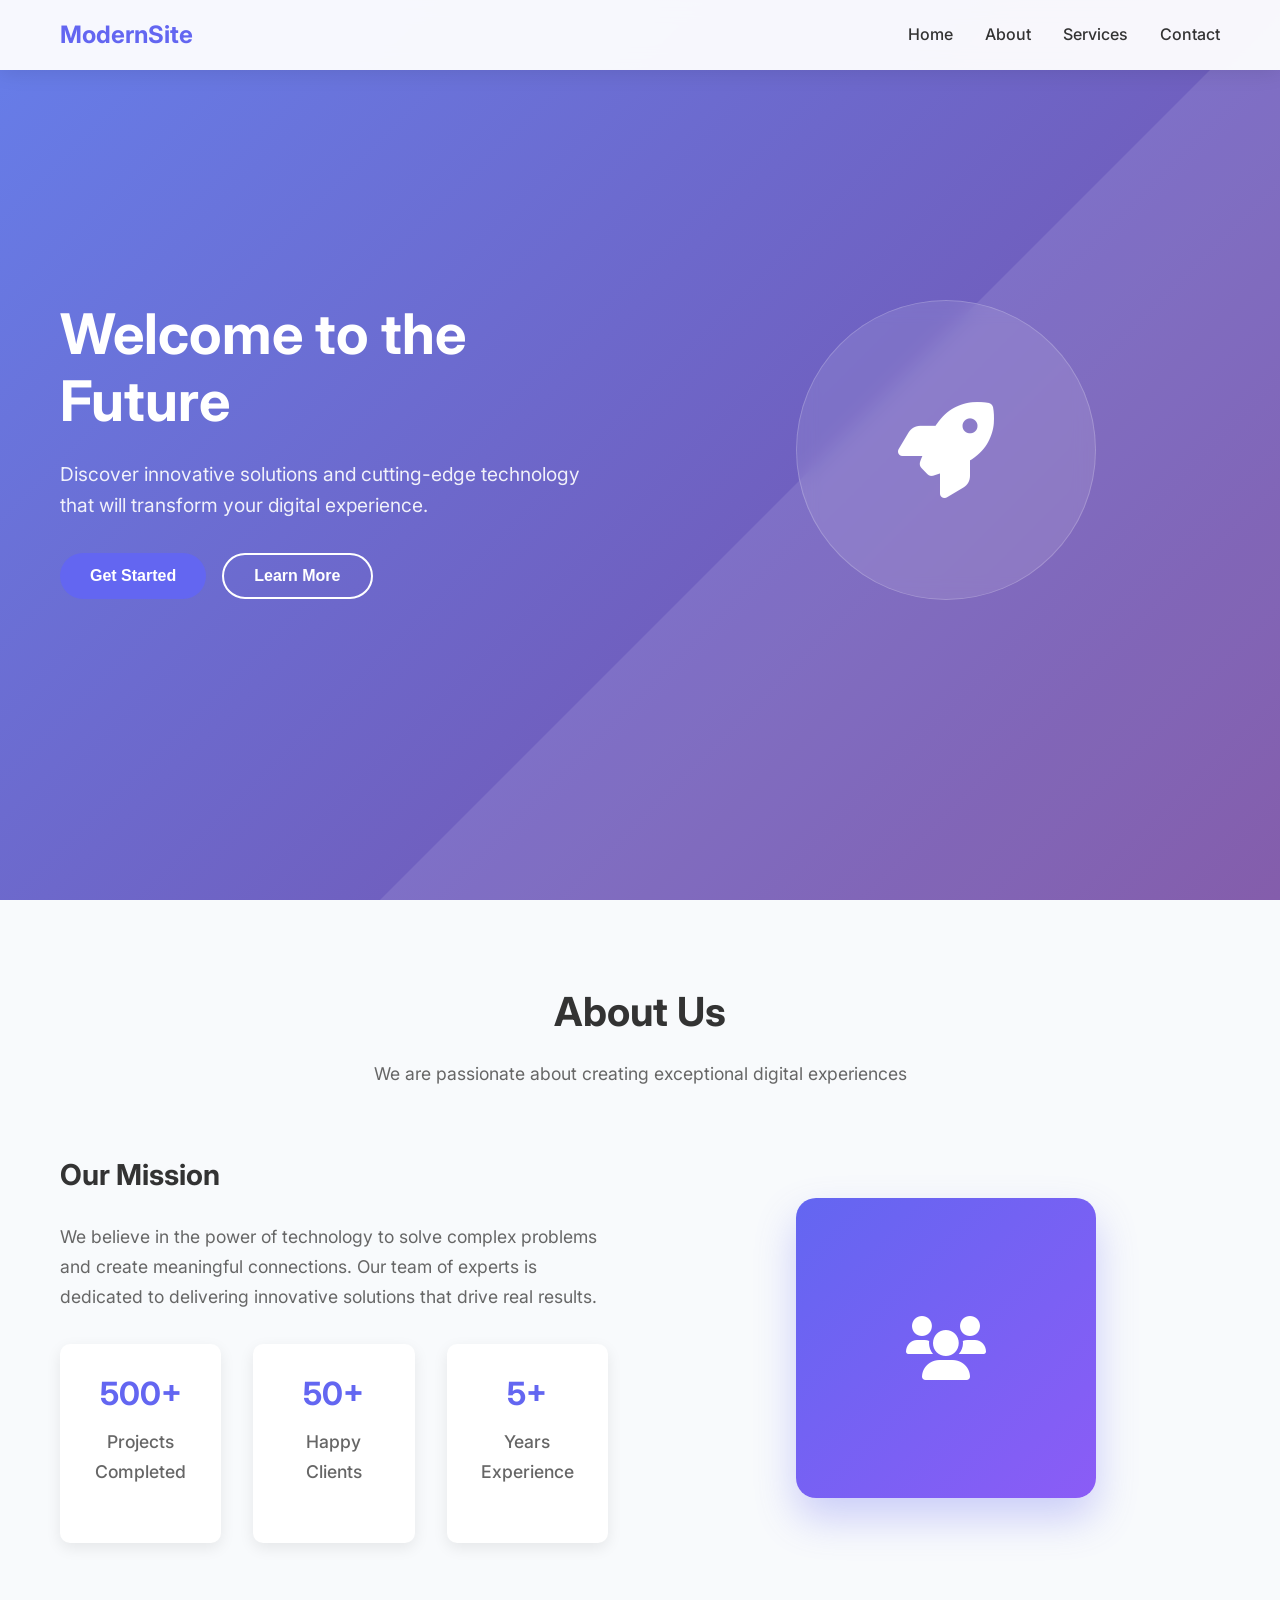
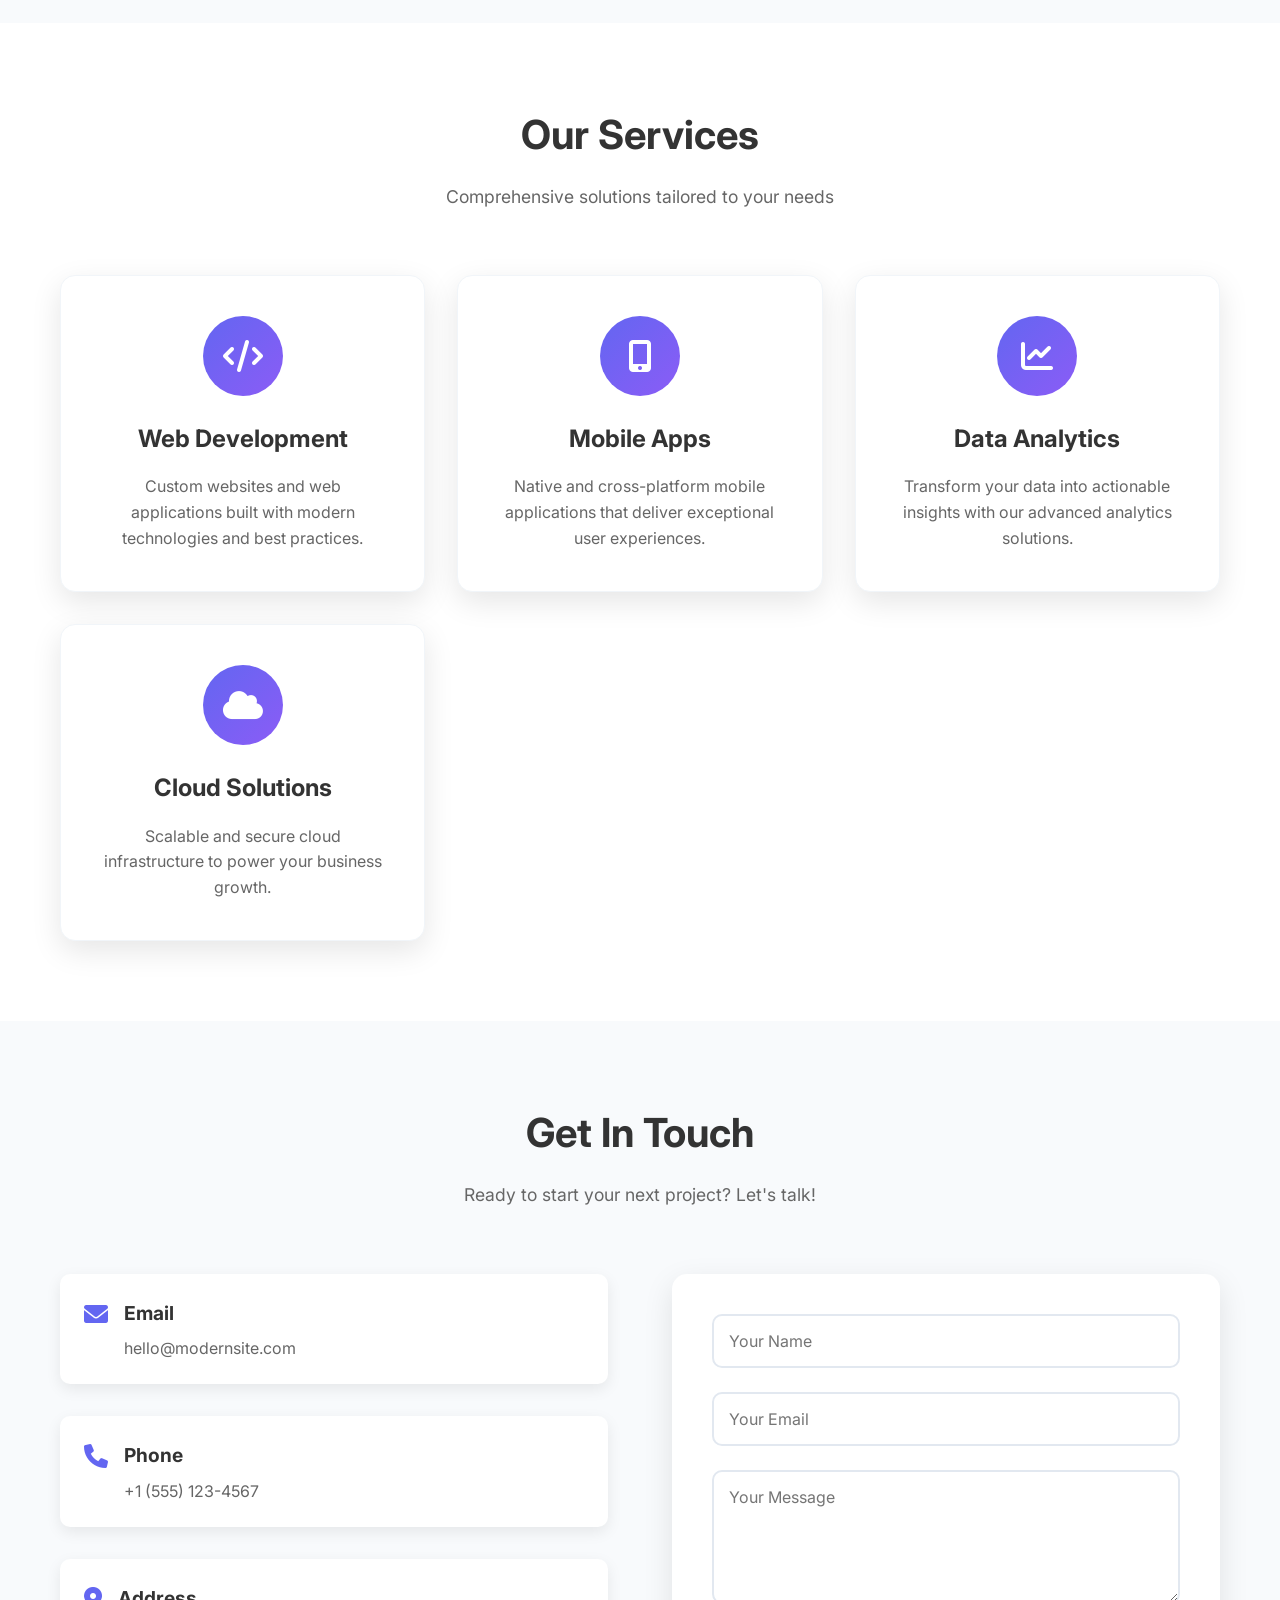
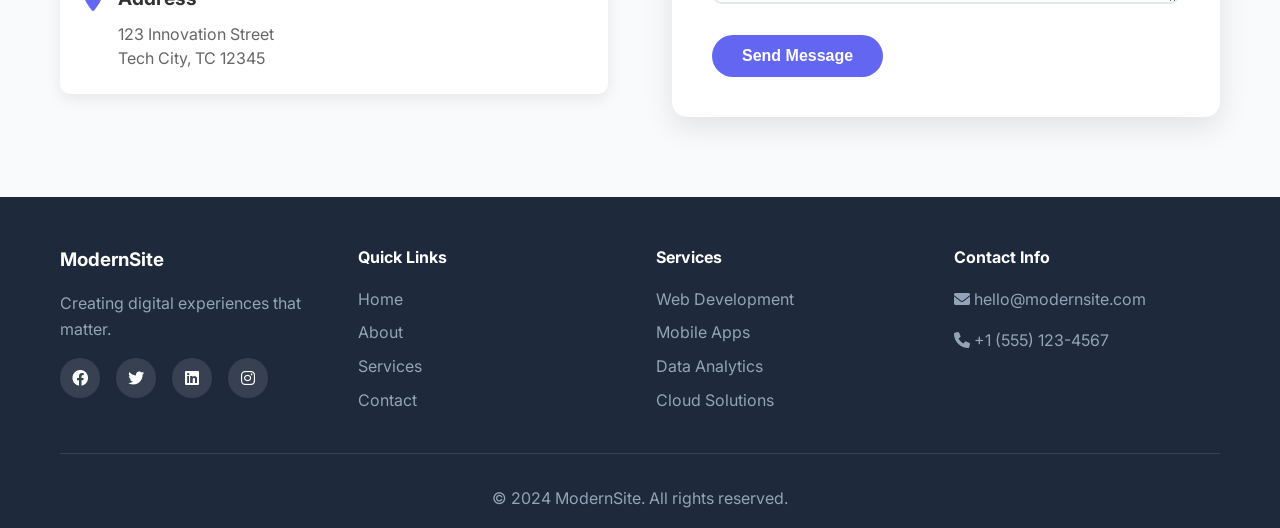
==== index.html @ 3d18b7a4 "Checkpoint before follow-up message Co-authored-by: dhageshambhu <dhageshambhu@gmail.com>" ====
<!DOCTYPE html>
<html lang="en">
<head>
    <meta charset="UTF-8">
    <meta name="viewport" content="width=device-width, initial-scale=1.0">
    <title>Modern Website</title>
    <link rel="stylesheet" href="styles.css">
    <link href="https://fonts.googleapis.com/css2?family=Inter:wght@300;400;500;600;700&display=swap" rel="stylesheet">
    <link rel="stylesheet" href="https://cdnjs.cloudflare.com/ajax/libs/font-awesome/6.0.0/css/all.min.css">
</head>
<body>
    <!-- Navigation -->
    <nav class="navbar">
        <div class="nav-container">
            <div class="nav-logo">
                <h2>ModernSite</h2>
            </div>
            <ul class="nav-menu">
                <li class="nav-item">
                    <a href="#home" class="nav-link">Home</a>
                </li>
                <li class="nav-item">
                    <a href="#about" class="nav-link">About</a>
                </li>
                <li class="nav-item">
                    <a href="#services" class="nav-link">Services</a>
                </li>
                <li class="nav-item">
                    <a href="#contact" class="nav-link">Contact</a>
                </li>
            </ul>
            <div class="hamburger">
                <span class="bar"></span>
                <span class="bar"></span>
                <span class="bar"></span>
            </div>
        </div>
    </nav>

    <!-- Hero Section -->
    <section id="home" class="hero">
        <div class="hero-container">
            <div class="hero-content">
                <h1 class="hero-title">Welcome to the Future</h1>
                <p class="hero-description">
                    Discover innovative solutions and cutting-edge technology that will transform your digital experience.
                </p>
                <div class="hero-buttons">
                    <button class="btn btn-primary">Get Started</button>
                    <button class="btn btn-secondary">Learn More</button>
                </div>
            </div>
            <div class="hero-image">
                <div class="hero-graphic">
                    <i class="fas fa-rocket"></i>
                </div>
            </div>
        </div>
    </section>

    <!-- About Section -->
    <section id="about" class="about">
        <div class="container">
            <div class="section-header">
                <h2>About Us</h2>
                <p>We are passionate about creating exceptional digital experiences</p>
            </div>
            <div class="about-content">
                <div class="about-text">
                    <h3>Our Mission</h3>
                    <p>
                        We believe in the power of technology to solve complex problems and create meaningful connections. 
                        Our team of experts is dedicated to delivering innovative solutions that drive real results.
                    </p>
                    <div class="stats">
                        <div class="stat">
                            <h4>500+</h4>
                            <p>Projects Completed</p>
                        </div>
                        <div class="stat">
                            <h4>50+</h4>
                            <p>Happy Clients</p>
                        </div>
                        <div class="stat">
                            <h4>5+</h4>
                            <p>Years Experience</p>
                        </div>
                    </div>
                </div>
                <div class="about-image">
                    <div class="image-placeholder">
                        <i class="fas fa-users"></i>
                    </div>
                </div>
            </div>
        </div>
    </section>

    <!-- Services Section -->
    <section id="services" class="services">
        <div class="container">
            <div class="section-header">
                <h2>Our Services</h2>
                <p>Comprehensive solutions tailored to your needs</p>
            </div>
            <div class="services-grid">
                <div class="service-card">
                    <div class="service-icon">
                        <i class="fas fa-code"></i>
                    </div>
                    <h3>Web Development</h3>
                    <p>Custom websites and web applications built with modern technologies and best practices.</p>
                </div>
                <div class="service-card">
                    <div class="service-icon">
                        <i class="fas fa-mobile-alt"></i>
                    </div>
                    <h3>Mobile Apps</h3>
                    <p>Native and cross-platform mobile applications that deliver exceptional user experiences.</p>
                </div>
                <div class="service-card">
                    <div class="service-icon">
                        <i class="fas fa-chart-line"></i>
                    </div>
                    <h3>Data Analytics</h3>
                    <p>Transform your data into actionable insights with our advanced analytics solutions.</p>
                </div>
                <div class="service-card">
                    <div class="service-icon">
                        <i class="fas fa-cloud"></i>
                    </div>
                    <h3>Cloud Solutions</h3>
                    <p>Scalable and secure cloud infrastructure to power your business growth.</p>
                </div>
            </div>
        </div>
    </section>

    <!-- Contact Section -->
    <section id="contact" class="contact">
        <div class="container">
            <div class="section-header">
                <h2>Get In Touch</h2>
                <p>Ready to start your next project? Let's talk!</p>
            </div>
            <div class="contact-content">
                <div class="contact-info">
                    <div class="contact-item">
                        <i class="fas fa-envelope"></i>
                        <div>
                            <h4>Email</h4>
                            <p>hello@modernsite.com</p>
                        </div>
                    </div>
                    <div class="contact-item">
                        <i class="fas fa-phone"></i>
                        <div>
                            <h4>Phone</h4>
                            <p>+1 (555) 123-4567</p>
                        </div>
                    </div>
                    <div class="contact-item">
                        <i class="fas fa-map-marker-alt"></i>
                        <div>
                            <h4>Address</h4>
                            <p>123 Innovation Street<br>Tech City, TC 12345</p>
                        </div>
                    </div>
                </div>
                <form class="contact-form">
                    <div class="form-group">
                        <input type="text" placeholder="Your Name" required>
                    </div>
                    <div class="form-group">
                        <input type="email" placeholder="Your Email" required>
                    </div>
                    <div class="form-group">
                        <textarea placeholder="Your Message" rows="5" required></textarea>
                    </div>
                    <button type="submit" class="btn btn-primary">Send Message</button>
                </form>
            </div>
        </div>
    </section>

    <!-- Footer -->
    <footer class="footer">
        <div class="container">
            <div class="footer-content">
                <div class="footer-section">
                    <h3>ModernSite</h3>
                    <p>Creating digital experiences that matter.</p>
                    <div class="social-links">
                        <a href="#"><i class="fab fa-facebook"></i></a>
                        <a href="#"><i class="fab fa-twitter"></i></a>
                        <a href="#"><i class="fab fa-linkedin"></i></a>
                        <a href="#"><i class="fab fa-instagram"></i></a>
                    </div>
                </div>
                <div class="footer-section">
                    <h4>Quick Links</h4>
                    <ul>
                        <li><a href="#home">Home</a></li>
                        <li><a href="#about">About</a></li>
                        <li><a href="#services">Services</a></li>
                        <li><a href="#contact">Contact</a></li>
                    </ul>
                </div>
                <div class="footer-section">
                    <h4>Services</h4>
                    <ul>
                        <li><a href="#">Web Development</a></li>
                        <li><a href="#">Mobile Apps</a></li>
                        <li><a href="#">Data Analytics</a></li>
                        <li><a href="#">Cloud Solutions</a></li>
                    </ul>
                </div>
                <div class="footer-section">
                    <h4>Contact Info</h4>
                    <p><i class="fas fa-envelope"></i> hello@modernsite.com</p>
                    <p><i class="fas fa-phone"></i> +1 (555) 123-4567</p>
                </div>
            </div>
            <div class="footer-bottom">
                <p>&copy; 2024 ModernSite. All rights reserved.</p>
            </div>
        </div>
    </footer>

    <script src="script.js"></script>
</body>
</html>
---- styles.css ----
/* Reset and Base Styles */
* {
    margin: 0;
    padding: 0;
    box-sizing: border-box;
}

html {
    scroll-behavior: smooth;
}

body {
    font-family: 'Inter', sans-serif;
    line-height: 1.6;
    color: #333;
    overflow-x: hidden;
}

.container {
    max-width: 1200px;
    margin: 0 auto;
    padding: 0 20px;
}

/* Navigation */
.navbar {
    position: fixed;
    top: 0;
    width: 100%;
    background: rgba(255, 255, 255, 0.95);
    backdrop-filter: blur(10px);
    z-index: 1000;
    transition: all 0.3s ease;
    box-shadow: 0 2px 20px rgba(0, 0, 0, 0.1);
}

.nav-container {
    max-width: 1200px;
    margin: 0 auto;
    padding: 0 20px;
    display: flex;
    justify-content: space-between;
    align-items: center;
    height: 70px;
}

.nav-logo h2 {
    color: #6366f1;
    font-weight: 700;
    font-size: 1.5rem;
}

.nav-menu {
    display: flex;
    list-style: none;
    gap: 2rem;
}

.nav-link {
    text-decoration: none;
    color: #333;
    font-weight: 500;
    transition: color 0.3s ease;
    position: relative;
}

.nav-link:hover {
    color: #6366f1;
}

.nav-link::after {
    content: '';
    position: absolute;
    width: 0;
    height: 2px;
    bottom: -5px;
    left: 0;
    background-color: #6366f1;
    transition: width 0.3s ease;
}

.nav-link:hover::after {
    width: 100%;
}

.hamburger {
    display: none;
    flex-direction: column;
    cursor: pointer;
}

.bar {
    width: 25px;
    height: 3px;
    background-color: #333;
    margin: 3px 0;
    transition: 0.3s;
}

/* Hero Section */
.hero {
    min-height: 100vh;
    display: flex;
    align-items: center;
    background: linear-gradient(135deg, #667eea 0%, #764ba2 100%);
    color: white;
    position: relative;
    overflow: hidden;
}

.hero::before {
    content: '';
    position: absolute;
    top: 0;
    left: 0;
    right: 0;
    bottom: 0;
    background: url('data:image/svg+xml,<svg xmlns="http://www.w3.org/2000/svg" viewBox="0 0 1000 1000"><polygon fill="rgba(255,255,255,0.1)" points="0,1000 1000,0 1000,1000"/></svg>');
    background-size: cover;
}

.hero-container {
    max-width: 1200px;
    margin: 0 auto;
    padding: 0 20px;
    display: grid;
    grid-template-columns: 1fr 1fr;
    gap: 4rem;
    align-items: center;
    position: relative;
    z-index: 1;
}

.hero-content {
    animation: slideInLeft 1s ease-out;
}

.hero-title {
    font-size: 3.5rem;
    font-weight: 700;
    margin-bottom: 1.5rem;
    line-height: 1.2;
}

.hero-description {
    font-size: 1.2rem;
    margin-bottom: 2rem;
    opacity: 0.9;
    line-height: 1.6;
}

.hero-buttons {
    display: flex;
    gap: 1rem;
    flex-wrap: wrap;
}

.btn {
    padding: 12px 30px;
    border: none;
    border-radius: 50px;
    font-weight: 600;
    text-decoration: none;
    cursor: pointer;
    transition: all 0.3s ease;
    font-size: 1rem;
    display: inline-block;
}

.btn-primary {
    background: #6366f1;
    color: white;
}

.btn-primary:hover {
    background: #4f46e5;
    transform: translateY(-2px);
    box-shadow: 0 10px 25px rgba(99, 102, 241, 0.3);
}

.btn-secondary {
    background: transparent;
    color: white;
    border: 2px solid white;
}

.btn-secondary:hover {
    background: white;
    color: #6366f1;
    transform: translateY(-2px);
}

.hero-image {
    display: flex;
    justify-content: center;
    align-items: center;
    animation: slideInRight 1s ease-out;
}

.hero-graphic {
    width: 300px;
    height: 300px;
    background: rgba(255, 255, 255, 0.1);
    border-radius: 50%;
    display: flex;
    align-items: center;
    justify-content: center;
    backdrop-filter: blur(10px);
    border: 1px solid rgba(255, 255, 255, 0.2);
}

.hero-graphic i {
    font-size: 6rem;
    color: white;
    animation: float 3s ease-in-out infinite;
}

/* Section Styles */
section {
    padding: 80px 0;
}

.section-header {
    text-align: center;
    margin-bottom: 4rem;
}

.section-header h2 {
    font-size: 2.5rem;
    font-weight: 700;
    margin-bottom: 1rem;
    color: #333;
}

.section-header p {
    font-size: 1.1rem;
    color: #666;
    max-width: 600px;
    margin: 0 auto;
}

/* About Section */
.about {
    background: #f8fafc;
}

.about-content {
    display: grid;
    grid-template-columns: 1fr 1fr;
    gap: 4rem;
    align-items: center;
}

.about-text h3 {
    font-size: 1.8rem;
    margin-bottom: 1.5rem;
    color: #333;
}

.about-text p {
    font-size: 1.1rem;
    color: #666;
    margin-bottom: 2rem;
    line-height: 1.7;
}

.stats {
    display: grid;
    grid-template-columns: repeat(3, 1fr);
    gap: 2rem;
    margin-top: 2rem;
}

.stat {
    text-align: center;
    padding: 1.5rem;
    background: white;
    border-radius: 10px;
    box-shadow: 0 5px 15px rgba(0, 0, 0, 0.08);
}

.stat h4 {
    font-size: 2rem;
    font-weight: 700;
    color: #6366f1;
    margin-bottom: 0.5rem;
}

.stat p {
    color: #666;
    font-weight: 500;
}

.about-image {
    display: flex;
    justify-content: center;
    align-items: center;
}

.image-placeholder {
    width: 300px;
    height: 300px;
    background: linear-gradient(135deg, #6366f1, #8b5cf6);
    border-radius: 20px;
    display: flex;
    align-items: center;
    justify-content: center;
    box-shadow: 0 20px 40px rgba(99, 102, 241, 0.3);
}

.image-placeholder i {
    font-size: 4rem;
    color: white;
}

/* Services Section */
.services-grid {
    display: grid;
    grid-template-columns: repeat(auto-fit, minmax(280px, 1fr));
    gap: 2rem;
}

.service-card {
    background: white;
    padding: 2.5rem;
    border-radius: 15px;
    text-align: center;
    box-shadow: 0 10px 30px rgba(0, 0, 0, 0.1);
    transition: all 0.3s ease;
    border: 1px solid #f1f5f9;
}

.service-card:hover {
    transform: translateY(-10px);
    box-shadow: 0 20px 40px rgba(0, 0, 0, 0.15);
}

.service-icon {
    width: 80px;
    height: 80px;
    background: linear-gradient(135deg, #6366f1, #8b5cf6);
    border-radius: 50%;
    display: flex;
    align-items: center;
    justify-content: center;
    margin: 0 auto 1.5rem;
}

.service-icon i {
    font-size: 2rem;
    color: white;
}

.service-card h3 {
    font-size: 1.5rem;
    margin-bottom: 1rem;
    color: #333;
}

.service-card p {
    color: #666;
    line-height: 1.6;
}

/* Contact Section */
.contact {
    background: #f8fafc;
}

.contact-content {
    display: grid;
    grid-template-columns: 1fr 1fr;
    gap: 4rem;
}

.contact-info {
    display: flex;
    flex-direction: column;
    gap: 2rem;
}

.contact-item {
    display: flex;
    align-items: flex-start;
    gap: 1rem;
    padding: 1.5rem;
    background: white;
    border-radius: 10px;
    box-shadow: 0 5px 15px rgba(0, 0, 0, 0.08);
}

.contact-item i {
    font-size: 1.5rem;
    color: #6366f1;
    margin-top: 0.25rem;
}

.contact-item h4 {
    font-size: 1.2rem;
    margin-bottom: 0.5rem;
    color: #333;
}

.contact-item p {
    color: #666;
    line-height: 1.5;
}

.contact-form {
    background: white;
    padding: 2.5rem;
    border-radius: 15px;
    box-shadow: 0 10px 30px rgba(0, 0, 0, 0.1);
}

.form-group {
    margin-bottom: 1.5rem;
}

.form-group input,
.form-group textarea {
    width: 100%;
    padding: 15px;
    border: 2px solid #e2e8f0;
    border-radius: 10px;
    font-size: 1rem;
    transition: border-color 0.3s ease;
    font-family: inherit;
}

.form-group input:focus,
.form-group textarea:focus {
    outline: none;
    border-color: #6366f1;
}

.form-group textarea {
    resize: vertical;
    min-height: 120px;
}

/* Footer */
.footer {
    background: #1e293b;
    color: white;
    padding: 3rem 0 1rem;
}

.footer-content {
    display: grid;
    grid-template-columns: repeat(auto-fit, minmax(250px, 1fr));
    gap: 2rem;
    margin-bottom: 2rem;
}

.footer-section h3,
.footer-section h4 {
    margin-bottom: 1rem;
    color: white;
}

.footer-section p {
    color: #94a3b8;
    line-height: 1.6;
    margin-bottom: 1rem;
}

.footer-section ul {
    list-style: none;
}

.footer-section ul li {
    margin-bottom: 0.5rem;
}

.footer-section ul li a {
    color: #94a3b8;
    text-decoration: none;
    transition: color 0.3s ease;
}

.footer-section ul li a:hover {
    color: #6366f1;
}

.social-links {
    display: flex;
    gap: 1rem;
    margin-top: 1rem;
}

.social-links a {
    width: 40px;
    height: 40px;
    background: #374151;
    border-radius: 50%;
    display: flex;
    align-items: center;
    justify-content: center;
    color: white;
    text-decoration: none;
    transition: all 0.3s ease;
}

.social-links a:hover {
    background: #6366f1;
    transform: translateY(-2px);
}

.footer-bottom {
    text-align: center;
    padding-top: 2rem;
    border-top: 1px solid #374151;
    color: #94a3b8;
}

/* Animations */
@keyframes slideInLeft {
    from {
        opacity: 0;
        transform: translateX(-50px);
    }
    to {
        opacity: 1;
        transform: translateX(0);
    }
}

@keyframes slideInRight {
    from {
        opacity: 0;
        transform: translateX(50px);
    }
    to {
        opacity: 1;
        transform: translateX(0);
    }
}

@keyframes float {
    0%, 100% {
        transform: translateY(0px);
    }
    50% {
        transform: translateY(-20px);
    }
}

/* Responsive Design */
@media (max-width: 768px) {
    .hamburger {
        display: flex;
    }

    .nav-menu {
        position: fixed;
        left: -100%;
        top: 70px;
        flex-direction: column;
        background-color: white;
        width: 100%;
        text-align: center;
        transition: 0.3s;
        box-shadow: 0 10px 27px rgba(0, 0, 0, 0.05);
        padding: 2rem 0;
    }

    .nav-menu.active {
        left: 0;
    }

    .nav-menu li {
        margin: 1rem 0;
    }

    .hamburger.active .bar:nth-child(2) {
        opacity: 0;
    }

    .hamburger.active .bar:nth-child(1) {
        transform: translateY(8px) rotate(45deg);
    }

    .hamburger.active .bar:nth-child(3) {
        transform: translateY(-8px) rotate(-45deg);
    }

    .hero-container {
        grid-template-columns: 1fr;
        text-align: center;
        gap: 2rem;
    }

    .hero-title {
        font-size: 2.5rem;
    }

    .hero-buttons {
        justify-content: center;
    }

    .about-content {
        grid-template-columns: 1fr;
        gap: 2rem;
    }

    .stats {
        grid-template-columns: 1fr;
        gap: 1rem;
    }

    .contact-content {
        grid-template-columns: 1fr;
        gap: 2rem;
    }

    .hero-graphic {
        width: 200px;
        height: 200px;
    }

    .hero-graphic i {
        font-size: 4rem;
    }

    .image-placeholder {
        width: 250px;
        height: 250px;
    }

    .image-placeholder i {
        font-size: 3rem;
    }
}

@media (max-width: 480px) {
    .hero-title {
        font-size: 2rem;
    }

    .section-header h2 {
        font-size: 2rem;
    }

    .service-card,
    .contact-form {
        padding: 1.5rem;
    }

    .hero-buttons {
        flex-direction: column;
        align-items: center;
    }

    .btn {
        width: 100%;
        max-width: 250px;
    }
}
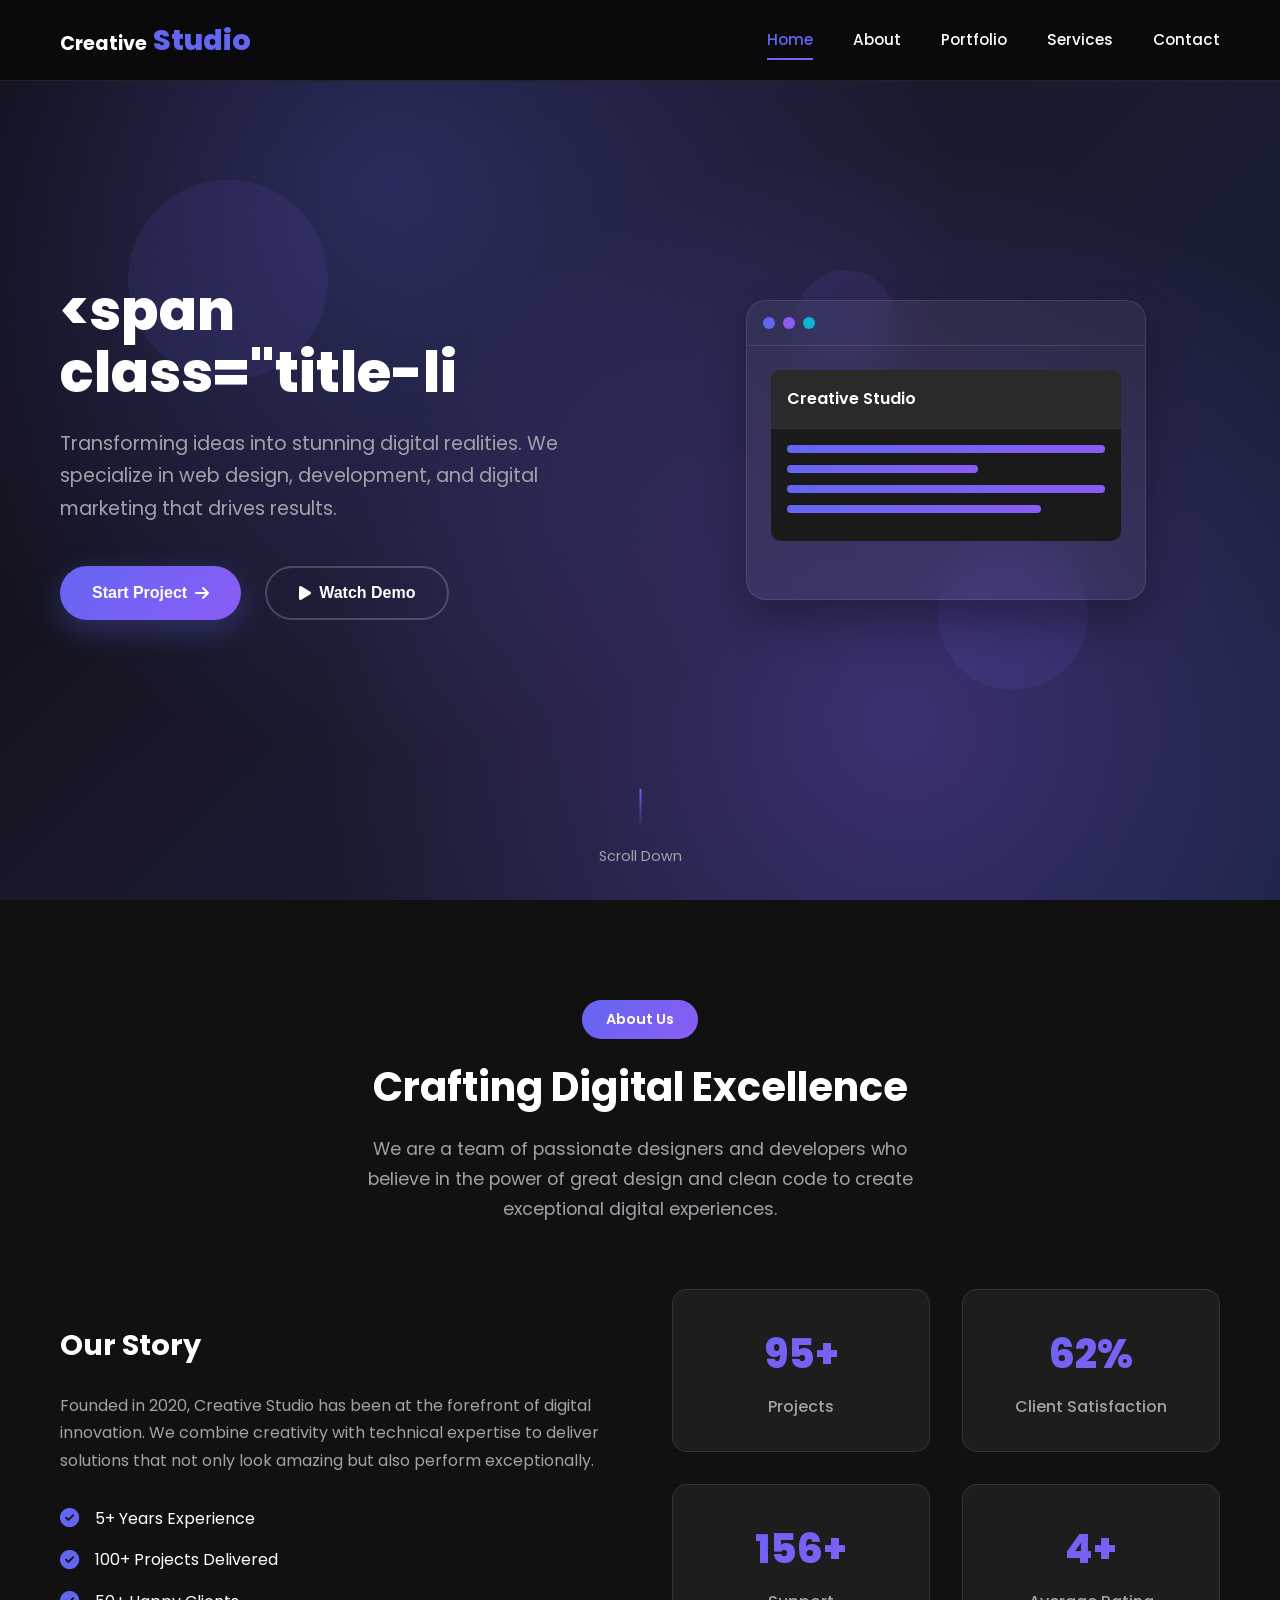
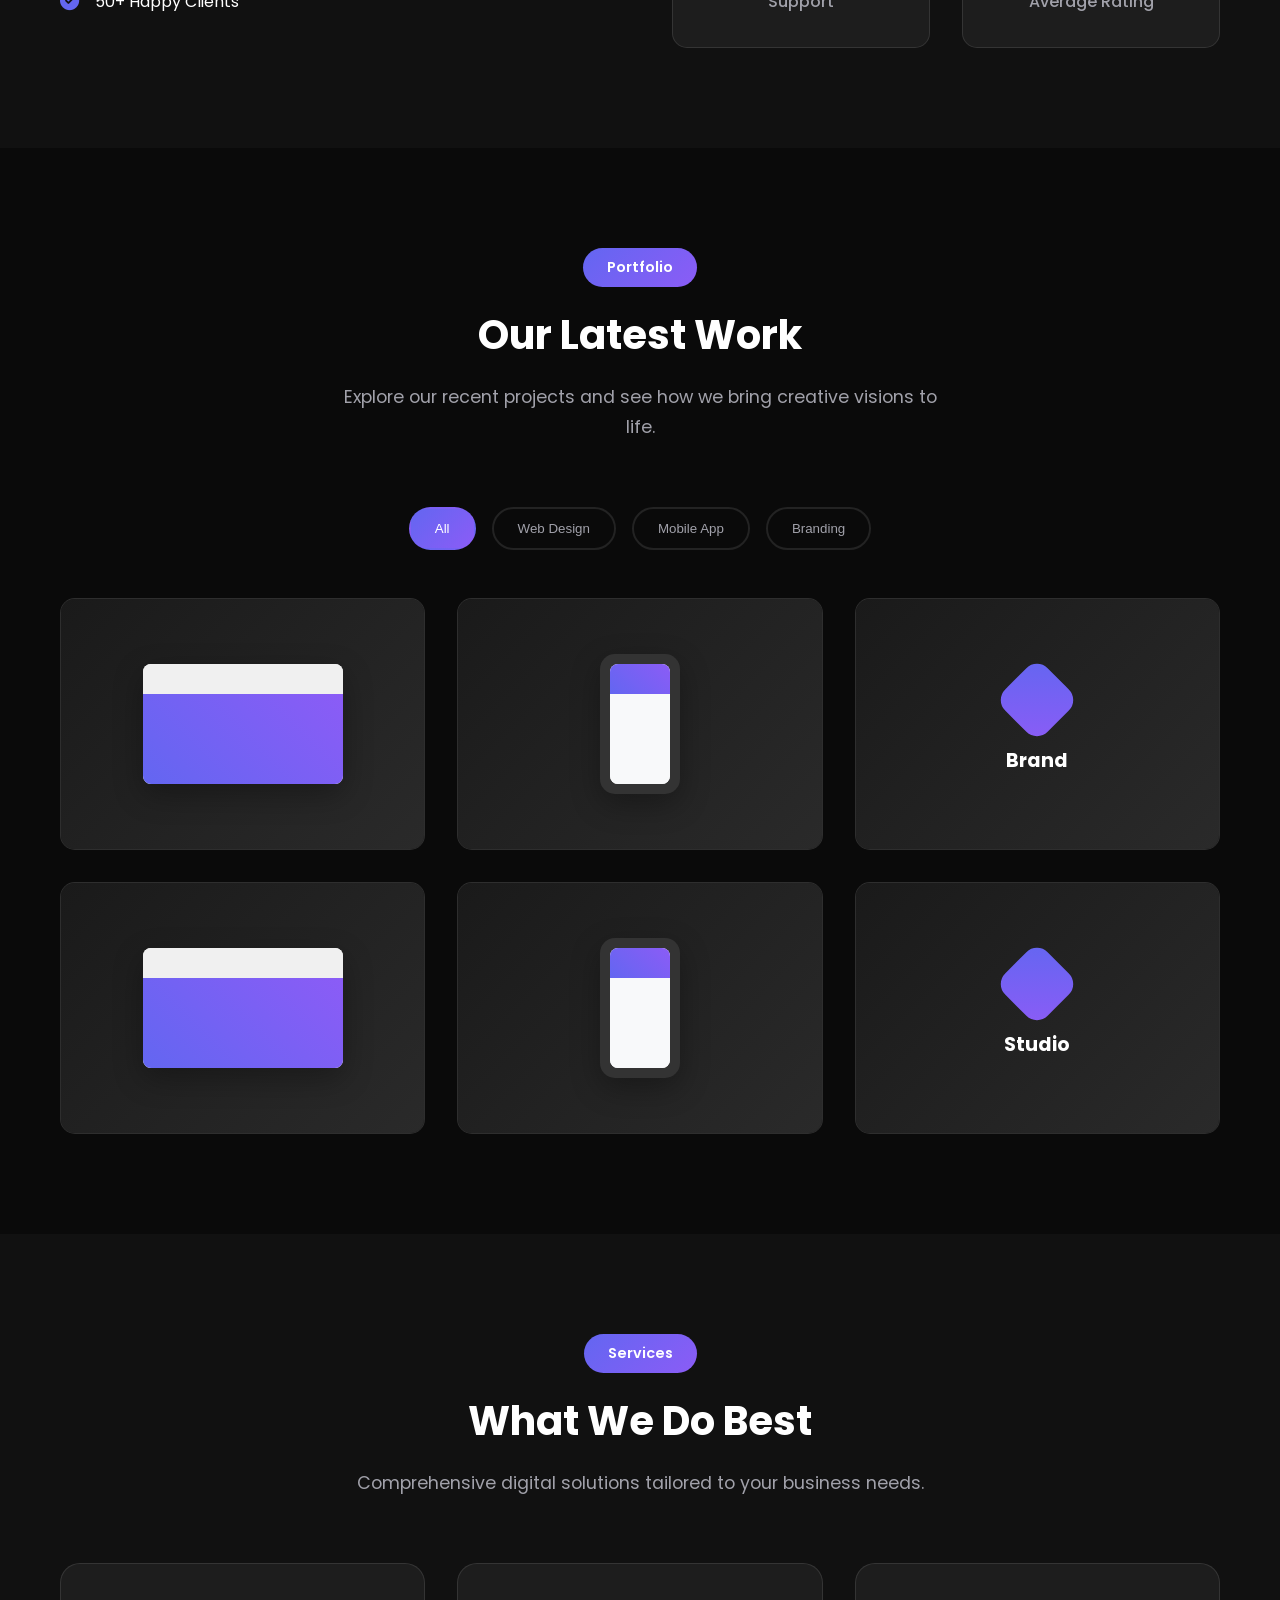
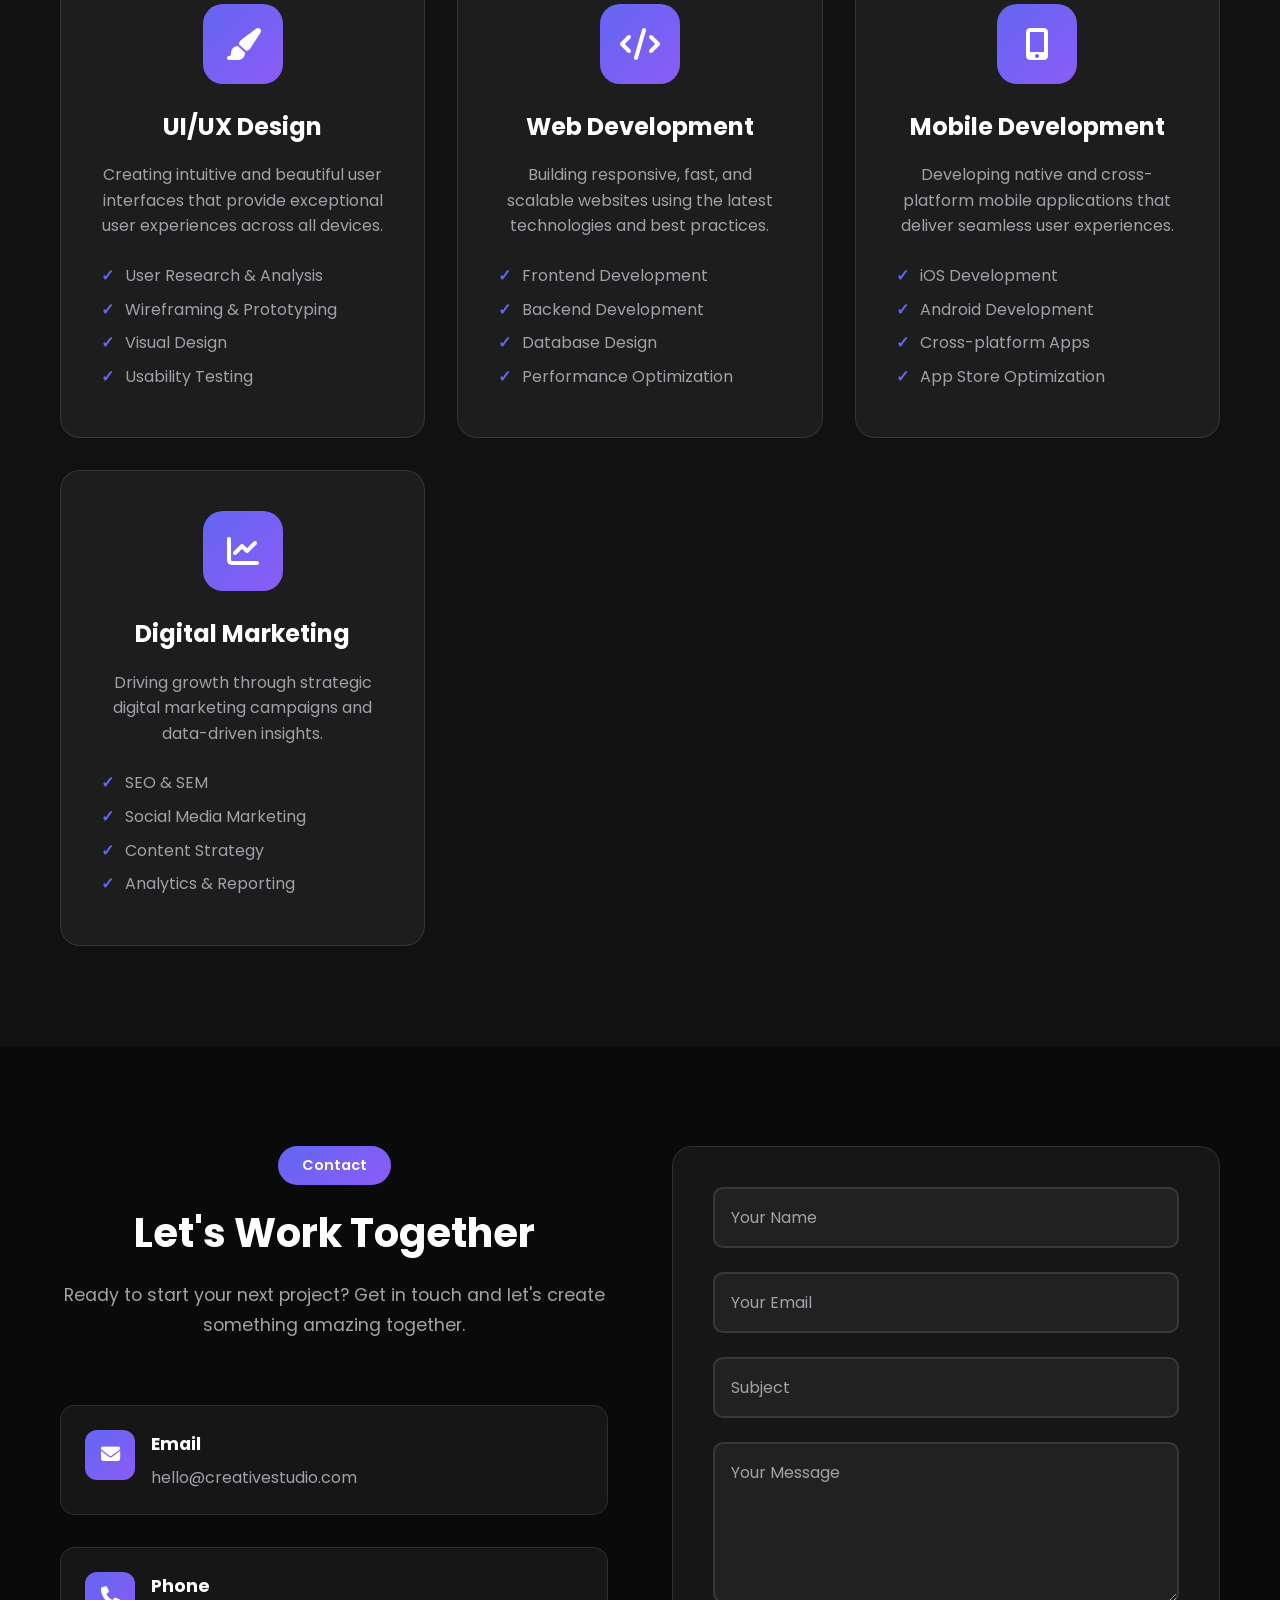
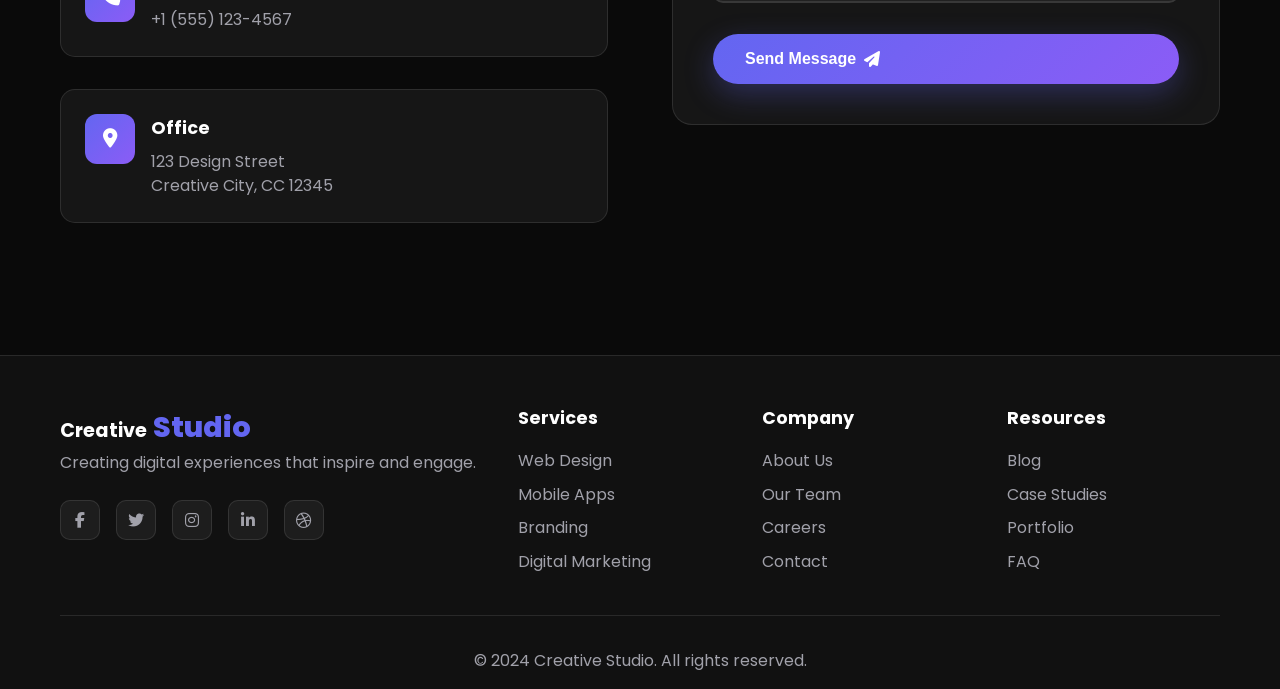
==== commit d94e503c: "Refactor: Update website structure and styling This commit overhauls the website's HTML and CSS, int" ====
--- a/index.html
+++ b/index.html
@@ -3,58 +3,94 @@
 <head>
     <meta charset="UTF-8">
     <meta name="viewport" content="width=device-width, initial-scale=1.0">
-    <title>Modern Website</title>
-    <link rel="stylesheet" href="styles.css">
-    <link href="https://fonts.googleapis.com/css2?family=Inter:wght@300;400;500;600;700&display=swap" rel="stylesheet">
-    <link rel="stylesheet" href="https://cdnjs.cloudflare.com/ajax/libs/font-awesome/6.0.0/css/all.min.css">
+    <title>Creative Studio - Digital Innovation</title>
+    <link rel="stylesheet" href="style.css">
+    <link href="https://fonts.googleapis.com/css2?family=Poppins:wght@300;400;500;600;700;800&display=swap" rel="stylesheet">
+    <link rel="stylesheet" href="https://cdnjs.cloudflare.com/ajax/libs/font-awesome/6.4.0/css/all.min.css">
 </head>
 <body>
     <!-- Navigation -->
     <nav class="navbar">
         <div class="nav-container">
-            <div class="nav-logo">
-                <h2>ModernSite</h2>
-            </div>
-            <ul class="nav-menu">
-                <li class="nav-item">
-                    <a href="#home" class="nav-link">Home</a>
-                </li>
-                <li class="nav-item">
-                    <a href="#about" class="nav-link">About</a>
-                </li>
-                <li class="nav-item">
-                    <a href="#services" class="nav-link">Services</a>
-                </li>
-                <li class="nav-item">
-                    <a href="#contact" class="nav-link">Contact</a>
-                </li>
-            </ul>
-            <div class="hamburger">
-                <span class="bar"></span>
-                <span class="bar"></span>
-                <span class="bar"></span>
+            <div class="logo">
+                <span class="logo-text">Creative</span>
+                <span class="logo-accent">Studio</span>
+            </div>
+            <div class="nav-menu" id="nav-menu">
+                <a href="#home" class="nav-link active">Home</a>
+                <a href="#about" class="nav-link">About</a>
+                <a href="#portfolio" class="nav-link">Portfolio</a>
+                <a href="#services" class="nav-link">Services</a>
+                <a href="#contact" class="nav-link">Contact</a>
+            </div>
+            <div class="hamburger" id="hamburger">
+                <span></span>
+                <span></span>
+                <span></span>
             </div>
         </div>
     </nav>
 
     <!-- Hero Section -->
     <section id="home" class="hero">
-        <div class="hero-container">
-            <div class="hero-content">
-                <h1 class="hero-title">Welcome to the Future</h1>
+        <div class="hero-background">
+            <div class="gradient-overlay"></div>
+            <div class="floating-shapes">
+                <div class="shape shape-1"></div>
+                <div class="shape shape-2"></div>
+                <div class="shape shape-3"></div>
+            </div>
+        </div>
+        <div class="hero-content">
+            <div class="hero-text">
+                <h1 class="hero-title">
+                    <span class="title-line">We Create</span>
+                    <span class="title-line highlight">Amazing Digital</span>
+                    <span class="title-line">Experiences</span>
+                </h1>
                 <p class="hero-description">
-                    Discover innovative solutions and cutting-edge technology that will transform your digital experience.
+                    Transforming ideas into stunning digital realities. We specialize in web design, 
+                    development, and digital marketing that drives results.
                 </p>
                 <div class="hero-buttons">
-                    <button class="btn btn-primary">Get Started</button>
-                    <button class="btn btn-secondary">Learn More</button>
-                </div>
-            </div>
-            <div class="hero-image">
-                <div class="hero-graphic">
-                    <i class="fas fa-rocket"></i>
-                </div>
-            </div>
+                    <button class="btn btn-primary">
+                        <span>Start Project</span>
+                        <i class="fas fa-arrow-right"></i>
+                    </button>
+                    <button class="btn btn-outline">
+                        <i class="fas fa-play"></i>
+                        <span>Watch Demo</span>
+                    </button>
+                </div>
+            </div>
+            <div class="hero-visual">
+                <div class="hero-card">
+                    <div class="card-header">
+                        <div class="card-dots">
+                            <span></span>
+                            <span></span>
+                            <span></span>
+                        </div>
+                    </div>
+                    <div class="card-content">
+                        <div class="mockup-screen">
+                            <div class="screen-header">
+                                <div class="screen-title">Creative Studio</div>
+                            </div>
+                            <div class="screen-content">
+                                <div class="content-line"></div>
+                                <div class="content-line short"></div>
+                                <div class="content-line"></div>
+                                <div class="content-line medium"></div>
+                            </div>
+                        </div>
+                    </div>
+                </div>
+            </div>
+        </div>
+        <div class="scroll-indicator">
+            <div class="scroll-line"></div>
+            <span>Scroll Down</span>
         </div>
     </section>
 
@@ -62,34 +98,193 @@
     <section id="about" class="about">
         <div class="container">
             <div class="section-header">
-                <h2>About Us</h2>
-                <p>We are passionate about creating exceptional digital experiences</p>
-            </div>
-            <div class="about-content">
-                <div class="about-text">
-                    <h3>Our Mission</h3>
-                    <p>
-                        We believe in the power of technology to solve complex problems and create meaningful connections. 
-                        Our team of experts is dedicated to delivering innovative solutions that drive real results.
-                    </p>
-                    <div class="stats">
-                        <div class="stat">
-                            <h4>500+</h4>
-                            <p>Projects Completed</p>
-                        </div>
-                        <div class="stat">
-                            <h4>50+</h4>
-                            <p>Happy Clients</p>
-                        </div>
-                        <div class="stat">
-                            <h4>5+</h4>
-                            <p>Years Experience</p>
-                        </div>
-                    </div>
-                </div>
-                <div class="about-image">
-                    <div class="image-placeholder">
-                        <i class="fas fa-users"></i>
+                <span class="section-tag">About Us</span>
+                <h2 class="section-title">Crafting Digital Excellence</h2>
+                <p class="section-description">
+                    We are a team of passionate designers and developers who believe in the power 
+                    of great design and clean code to create exceptional digital experiences.
+                </p>
+            </div>
+            <div class="about-grid">
+                <div class="about-content">
+                    <div class="about-text">
+                        <h3>Our Story</h3>
+                        <p>
+                            Founded in 2020, Creative Studio has been at the forefront of digital innovation. 
+                            We combine creativity with technical expertise to deliver solutions that not only 
+                            look amazing but also perform exceptionally.
+                        </p>
+                        <div class="about-features">
+                            <div class="feature">
+                                <i class="fas fa-check-circle"></i>
+                                <span>5+ Years Experience</span>
+                            </div>
+                            <div class="feature">
+                                <i class="fas fa-check-circle"></i>
+                                <span>100+ Projects Delivered</span>
+                            </div>
+                            <div class="feature">
+                                <i class="fas fa-check-circle"></i>
+                                <span>50+ Happy Clients</span>
+                            </div>
+                        </div>
+                    </div>
+                </div>
+                <div class="about-stats">
+                    <div class="stat-card">
+                        <div class="stat-number">150+</div>
+                        <div class="stat-label">Projects</div>
+                    </div>
+                    <div class="stat-card">
+                        <div class="stat-number">98%</div>
+                        <div class="stat-label">Client Satisfaction</div>
+                    </div>
+                    <div class="stat-card">
+                        <div class="stat-number">24/7</div>
+                        <div class="stat-label">Support</div>
+                    </div>
+                    <div class="stat-card">
+                        <div class="stat-number">5★</div>
+                        <div class="stat-label">Average Rating</div>
+                    </div>
+                </div>
+            </div>
+        </div>
+    </section>
+
+    <!-- Portfolio Section -->
+    <section id="portfolio" class="portfolio">
+        <div class="container">
+            <div class="section-header">
+                <span class="section-tag">Portfolio</span>
+                <h2 class="section-title">Our Latest Work</h2>
+                <p class="section-description">
+                    Explore our recent projects and see how we bring creative visions to life.
+                </p>
+            </div>
+            <div class="portfolio-filter">
+                <button class="filter-btn active" data-filter="all">All</button>
+                <button class="filter-btn" data-filter="web">Web Design</button>
+                <button class="filter-btn" data-filter="mobile">Mobile App</button>
+                <button class="filter-btn" data-filter="branding">Branding</button>
+            </div>
+            <div class="portfolio-grid">
+                <div class="portfolio-item" data-category="web">
+                    <div class="portfolio-image">
+                        <div class="project-mockup web-mockup">
+                            <div class="mockup-browser">
+                                <div class="browser-header">
+                                    <div class="browser-dots">
+                                        <span></span>
+                                        <span></span>
+                                        <span></span>
+                                    </div>
+                                </div>
+                                <div class="browser-content"></div>
+                            </div>
+                        </div>
+                        <div class="portfolio-overlay">
+                            <h3>E-Commerce Platform</h3>
+                            <p>Modern online shopping experience</p>
+                            <button class="view-project">
+                                <i class="fas fa-external-link-alt"></i>
+                            </button>
+                        </div>
+                    </div>
+                </div>
+                <div class="portfolio-item" data-category="mobile">
+                    <div class="portfolio-image">
+                        <div class="project-mockup mobile-mockup">
+                            <div class="mockup-phone">
+                                <div class="phone-screen">
+                                    <div class="app-header"></div>
+                                    <div class="app-content"></div>
+                                </div>
+                            </div>
+                        </div>
+                        <div class="portfolio-overlay">
+                            <h3>Fitness App</h3>
+                            <p>Personal training companion</p>
+                            <button class="view-project">
+                                <i class="fas fa-external-link-alt"></i>
+                            </button>
+                        </div>
+                    </div>
+                </div>
+                <div class="portfolio-item" data-category="branding">
+                    <div class="portfolio-image">
+                        <div class="project-mockup branding-mockup">
+                            <div class="brand-logo">
+                                <div class="logo-shape"></div>
+                                <div class="logo-text">Brand</div>
+                            </div>
+                        </div>
+                        <div class="portfolio-overlay">
+                            <h3>Brand Identity</h3>
+                            <p>Complete brand makeover</p>
+                            <button class="view-project">
+                                <i class="fas fa-external-link-alt"></i>
+                            </button>
+                        </div>
+                    </div>
+                </div>
+                <div class="portfolio-item" data-category="web">
+                    <div class="portfolio-image">
+                        <div class="project-mockup web-mockup">
+                            <div class="mockup-browser">
+                                <div class="browser-header">
+                                    <div class="browser-dots">
+                                        <span></span>
+                                        <span></span>
+                                        <span></span>
+                                    </div>
+                                </div>
+                                <div class="browser-content"></div>
+                            </div>
+                        </div>
+                        <div class="portfolio-overlay">
+                            <h3>Corporate Website</h3>
+                            <p>Professional business presence</p>
+                            <button class="view-project">
+                                <i class="fas fa-external-link-alt"></i>
+                            </button>
+                        </div>
+                    </div>
+                </div>
+                <div class="portfolio-item" data-category="mobile">
+                    <div class="portfolio-image">
+                        <div class="project-mockup mobile-mockup">
+                            <div class="mockup-phone">
+                                <div class="phone-screen">
+                                    <div class="app-header"></div>
+                                    <div class="app-content"></div>
+                                </div>
+                            </div>
+                        </div>
+                        <div class="portfolio-overlay">
+                            <h3>Food Delivery App</h3>
+                            <p>Order food with ease</p>
+                            <button class="view-project">
+                                <i class="fas fa-external-link-alt"></i>
+                            </button>
+                        </div>
+                    </div>
+                </div>
+                <div class="portfolio-item" data-category="branding">
+                    <div class="portfolio-image">
+                        <div class="project-mockup branding-mockup">
+                            <div class="brand-logo">
+                                <div class="logo-shape"></div>
+                                <div class="logo-text">Studio</div>
+                            </div>
+                        </div>
+                        <div class="portfolio-overlay">
+                            <h3>Creative Agency</h3>
+                            <p>Visual identity design</p>
+                            <button class="view-project">
+                                <i class="fas fa-external-link-alt"></i>
+                            </button>
+                        </div>
                     </div>
                 </div>
             </div>
@@ -100,37 +295,64 @@
     <section id="services" class="services">
         <div class="container">
             <div class="section-header">
-                <h2>Our Services</h2>
-                <p>Comprehensive solutions tailored to your needs</p>
+                <span class="section-tag">Services</span>
+                <h2 class="section-title">What We Do Best</h2>
+                <p class="section-description">
+                    Comprehensive digital solutions tailored to your business needs.
+                </p>
             </div>
             <div class="services-grid">
                 <div class="service-card">
                     <div class="service-icon">
+                        <i class="fas fa-paint-brush"></i>
+                    </div>
+                    <h3>UI/UX Design</h3>
+                    <p>Creating intuitive and beautiful user interfaces that provide exceptional user experiences across all devices.</p>
+                    <ul class="service-features">
+                        <li>User Research & Analysis</li>
+                        <li>Wireframing & Prototyping</li>
+                        <li>Visual Design</li>
+                        <li>Usability Testing</li>
+                    </ul>
+                </div>
+                <div class="service-card">
+                    <div class="service-icon">
                         <i class="fas fa-code"></i>
                     </div>
                     <h3>Web Development</h3>
-                    <p>Custom websites and web applications built with modern technologies and best practices.</p>
+                    <p>Building responsive, fast, and scalable websites using the latest technologies and best practices.</p>
+                    <ul class="service-features">
+                        <li>Frontend Development</li>
+                        <li>Backend Development</li>
+                        <li>Database Design</li>
+                        <li>Performance Optimization</li>
+                    </ul>
                 </div>
                 <div class="service-card">
                     <div class="service-icon">
                         <i class="fas fa-mobile-alt"></i>
                     </div>
-                    <h3>Mobile Apps</h3>
-                    <p>Native and cross-platform mobile applications that deliver exceptional user experiences.</p>
+                    <h3>Mobile Development</h3>
+                    <p>Developing native and cross-platform mobile applications that deliver seamless user experiences.</p>
+                    <ul class="service-features">
+                        <li>iOS Development</li>
+                        <li>Android Development</li>
+                        <li>Cross-platform Apps</li>
+                        <li>App Store Optimization</li>
+                    </ul>
                 </div>
                 <div class="service-card">
                     <div class="service-icon">
                         <i class="fas fa-chart-line"></i>
                     </div>
-                    <h3>Data Analytics</h3>
-                    <p>Transform your data into actionable insights with our advanced analytics solutions.</p>
-                </div>
-                <div class="service-card">
-                    <div class="service-icon">
-                        <i class="fas fa-cloud"></i>
-                    </div>
-                    <h3>Cloud Solutions</h3>
-                    <p>Scalable and secure cloud infrastructure to power your business growth.</p>
+                    <h3>Digital Marketing</h3>
+                    <p>Driving growth through strategic digital marketing campaigns and data-driven insights.</p>
+                    <ul class="service-features">
+                        <li>SEO & SEM</li>
+                        <li>Social Media Marketing</li>
+                        <li>Content Strategy</li>
+                        <li>Analytics & Reporting</li>
+                    </ul>
                 </div>
             </div>
         </div>
@@ -139,46 +361,65 @@
     <!-- Contact Section -->
     <section id="contact" class="contact">
         <div class="container">
-            <div class="section-header">
-                <h2>Get In Touch</h2>
-                <p>Ready to start your next project? Let's talk!</p>
-            </div>
             <div class="contact-content">
                 <div class="contact-info">
-                    <div class="contact-item">
-                        <i class="fas fa-envelope"></i>
-                        <div>
-                            <h4>Email</h4>
-                            <p>hello@modernsite.com</p>
-                        </div>
-                    </div>
-                    <div class="contact-item">
-                        <i class="fas fa-phone"></i>
-                        <div>
-                            <h4>Phone</h4>
-                            <p>+1 (555) 123-4567</p>
-                        </div>
-                    </div>
-                    <div class="contact-item">
-                        <i class="fas fa-map-marker-alt"></i>
-                        <div>
-                            <h4>Address</h4>
-                            <p>123 Innovation Street<br>Tech City, TC 12345</p>
-                        </div>
-                    </div>
-                </div>
-                <form class="contact-form">
-                    <div class="form-group">
-                        <input type="text" placeholder="Your Name" required>
-                    </div>
-                    <div class="form-group">
-                        <input type="email" placeholder="Your Email" required>
-                    </div>
-                    <div class="form-group">
-                        <textarea placeholder="Your Message" rows="5" required></textarea>
-                    </div>
-                    <button type="submit" class="btn btn-primary">Send Message</button>
-                </form>
+                    <div class="section-header">
+                        <span class="section-tag">Contact</span>
+                        <h2 class="section-title">Let's Work Together</h2>
+                        <p class="section-description">
+                            Ready to start your next project? Get in touch and let's create something amazing together.
+                        </p>
+                    </div>
+                    <div class="contact-details">
+                        <div class="contact-item">
+                            <div class="contact-icon">
+                                <i class="fas fa-envelope"></i>
+                            </div>
+                            <div class="contact-text">
+                                <h4>Email</h4>
+                                <p>hello@creativestudio.com</p>
+                            </div>
+                        </div>
+                        <div class="contact-item">
+                            <div class="contact-icon">
+                                <i class="fas fa-phone"></i>
+                            </div>
+                            <div class="contact-text">
+                                <h4>Phone</h4>
+                                <p>+1 (555) 123-4567</p>
+                            </div>
+                        </div>
+                        <div class="contact-item">
+                            <div class="contact-icon">
+                                <i class="fas fa-map-marker-alt"></i>
+                            </div>
+                            <div class="contact-text">
+                                <h4>Office</h4>
+                                <p>123 Design Street<br>Creative City, CC 12345</p>
+                            </div>
+                        </div>
+                    </div>
+                </div>
+                <div class="contact-form-container">
+                    <form class="contact-form">
+                        <div class="form-group">
+                            <input type="text" placeholder="Your Name" required>
+                        </div>
+                        <div class="form-group">
+                            <input type="email" placeholder="Your Email" required>
+                        </div>
+                        <div class="form-group">
+                            <input type="text" placeholder="Subject" required>
+                        </div>
+                        <div class="form-group">
+                            <textarea placeholder="Your Message" rows="5" required></textarea>
+                        </div>
+                        <button type="submit" class="btn btn-primary">
+                            <span>Send Message</span>
+                            <i class="fas fa-paper-plane"></i>
+                        </button>
+                    </form>
+                </div>
             </div>
         </div>
     </section>
@@ -188,41 +429,49 @@
         <div class="container">
             <div class="footer-content">
                 <div class="footer-section">
-                    <h3>ModernSite</h3>
-                    <p>Creating digital experiences that matter.</p>
+                    <div class="logo">
+                        <span class="logo-text">Creative</span>
+                        <span class="logo-accent">Studio</span>
+                    </div>
+                    <p>Creating digital experiences that inspire and engage.</p>
                     <div class="social-links">
-                        <a href="#"><i class="fab fa-facebook"></i></a>
+                        <a href="#"><i class="fab fa-facebook-f"></i></a>
                         <a href="#"><i class="fab fa-twitter"></i></a>
-                        <a href="#"><i class="fab fa-linkedin"></i></a>
                         <a href="#"><i class="fab fa-instagram"></i></a>
-                    </div>
-                </div>
-                <div class="footer-section">
-                    <h4>Quick Links</h4>
-                    <ul>
-                        <li><a href="#home">Home</a></li>
-                        <li><a href="#about">About</a></li>
-                        <li><a href="#services">Services</a></li>
-                        <li><a href="#contact">Contact</a></li>
-                    </ul>
+                        <a href="#"><i class="fab fa-linkedin-in"></i></a>
+                        <a href="#"><i class="fab fa-dribbble"></i></a>
+                    </div>
                 </div>
                 <div class="footer-section">
                     <h4>Services</h4>
                     <ul>
-                        <li><a href="#">Web Development</a></li>
+                        <li><a href="#">Web Design</a></li>
                         <li><a href="#">Mobile Apps</a></li>
-                        <li><a href="#">Data Analytics</a></li>
-                        <li><a href="#">Cloud Solutions</a></li>
+                        <li><a href="#">Branding</a></li>
+                        <li><a href="#">Digital Marketing</a></li>
                     </ul>
                 </div>
                 <div class="footer-section">
-                    <h4>Contact Info</h4>
-                    <p><i class="fas fa-envelope"></i> hello@modernsite.com</p>
-                    <p><i class="fas fa-phone"></i> +1 (555) 123-4567</p>
+                    <h4>Company</h4>
+                    <ul>
+                        <li><a href="#">About Us</a></li>
+                        <li><a href="#">Our Team</a></li>
+                        <li><a href="#">Careers</a></li>
+                        <li><a href="#">Contact</a></li>
+                    </ul>
+                </div>
+                <div class="footer-section">
+                    <h4>Resources</h4>
+                    <ul>
+                        <li><a href="#">Blog</a></li>
+                        <li><a href="#">Case Studies</a></li>
+                        <li><a href="#">Portfolio</a></li>
+                        <li><a href="#">FAQ</a></li>
+                    </ul>
                 </div>
             </div>
             <div class="footer-bottom">
-                <p>&copy; 2024 ModernSite. All rights reserved.</p>
+                <p>&copy; 2024 Creative Studio. All rights reserved.</p>
             </div>
         </div>
     </footer>
--- a/style.css
+++ b/style.css
@@ -0,0 +1,1088 @@
+/* Reset and Base Styles */
+* {
+    margin: 0;
+    padding: 0;
+    box-sizing: border-box;
+}
+
+html {
+    scroll-behavior: smooth;
+    font-size: 16px;
+}
+
+body {
+    font-family: 'Poppins', sans-serif;
+    line-height: 1.6;
+    color: #ffffff;
+    background: #0a0a0a;
+    overflow-x: hidden;
+}
+
+.container {
+    max-width: 1200px;
+    margin: 0 auto;
+    padding: 0 20px;
+}
+
+/* Navigation */
+.navbar {
+    position: fixed;
+    top: 0;
+    width: 100%;
+    background: rgba(10, 10, 10, 0.95);
+    backdrop-filter: blur(20px);
+    z-index: 1000;
+    transition: all 0.3s ease;
+    border-bottom: 1px solid rgba(255, 255, 255, 0.1);
+}
+
+.nav-container {
+    max-width: 1200px;
+    margin: 0 auto;
+    padding: 0 20px;
+    display: flex;
+    justify-content: space-between;
+    align-items: center;
+    height: 80px;
+}
+
+.logo {
+    font-size: 1.8rem;
+    font-weight: 800;
+}
+
+.logo-text {
+    color: #ffffff;
+}
+
+.logo-accent {
+    color: #6366f1;
+}
+
+.nav-menu {
+    display: flex;
+    gap: 2.5rem;
+    align-items: center;
+}
+
+.nav-link {
+    color: #ffffff;
+    text-decoration: none;
+    font-weight: 500;
+    font-size: 0.95rem;
+    position: relative;
+    transition: all 0.3s ease;
+    padding: 0.5rem 0;
+}
+
+.nav-link:hover,
+.nav-link.active {
+    color: #6366f1;
+}
+
+.nav-link::after {
+    content: '';
+    position: absolute;
+    width: 0;
+    height: 2px;
+    bottom: 0;
+    left: 0;
+    background: linear-gradient(90deg, #6366f1, #8b5cf6);
+    transition: width 0.3s ease;
+}
+
+.nav-link:hover::after,
+.nav-link.active::after {
+    width: 100%;
+}
+
+.hamburger {
+    display: none;
+    flex-direction: column;
+    cursor: pointer;
+    gap: 4px;
+}
+
+.hamburger span {
+    width: 25px;
+    height: 3px;
+    background: #ffffff;
+    transition: all 0.3s ease;
+    border-radius: 2px;
+}
+
+/* Hero Section */
+.hero {
+    min-height: 100vh;
+    position: relative;
+    display: flex;
+    align-items: center;
+    overflow: hidden;
+}
+
+.hero-background {
+    position: absolute;
+    top: 0;
+    left: 0;
+    width: 100%;
+    height: 100%;
+    background: linear-gradient(135deg, #0a0a0a 0%, #1a1a2e 50%, #16213e 100%);
+}
+
+.gradient-overlay {
+    position: absolute;
+    top: 0;
+    left: 0;
+    width: 100%;
+    height: 100%;
+    background: radial-gradient(circle at 30% 20%, rgba(99, 102, 241, 0.3) 0%, transparent 50%),
+                radial-gradient(circle at 70% 80%, rgba(139, 92, 246, 0.3) 0%, transparent 50%);
+}
+
+.floating-shapes {
+    position: absolute;
+    width: 100%;
+    height: 100%;
+    overflow: hidden;
+}
+
+.shape {
+    position: absolute;
+    border-radius: 50%;
+    background: linear-gradient(45deg, rgba(99, 102, 241, 0.1), rgba(139, 92, 246, 0.1));
+    animation: float 6s ease-in-out infinite;
+}
+
+.shape-1 {
+    width: 200px;
+    height: 200px;
+    top: 20%;
+    left: 10%;
+    animation-delay: 0s;
+}
+
+.shape-2 {
+    width: 150px;
+    height: 150px;
+    top: 60%;
+    right: 15%;
+    animation-delay: 2s;
+}
+
+.shape-3 {
+    width: 100px;
+    height: 100px;
+    top: 30%;
+    right: 30%;
+    animation-delay: 4s;
+}
+
+.hero-content {
+    position: relative;
+    z-index: 2;
+    max-width: 1200px;
+    margin: 0 auto;
+    padding: 0 20px;
+    display: grid;
+    grid-template-columns: 1fr 1fr;
+    gap: 4rem;
+    align-items: center;
+}
+
+.hero-text {
+    animation: slideInLeft 1s ease-out;
+}
+
+.hero-title {
+    font-size: 3.5rem;
+    font-weight: 800;
+    line-height: 1.1;
+    margin-bottom: 1.5rem;
+}
+
+.title-line {
+    display: block;
+}
+
+.highlight {
+    background: linear-gradient(135deg, #6366f1, #8b5cf6);
+    -webkit-background-clip: text;
+    -webkit-text-fill-color: transparent;
+    background-clip: text;
+}
+
+.hero-description {
+    font-size: 1.2rem;
+    color: #a1a1aa;
+    margin-bottom: 2.5rem;
+    line-height: 1.7;
+}
+
+.hero-buttons {
+    display: flex;
+    gap: 1.5rem;
+    flex-wrap: wrap;
+}
+
+.btn {
+    display: inline-flex;
+    align-items: center;
+    gap: 0.5rem;
+    padding: 1rem 2rem;
+    border: none;
+    border-radius: 50px;
+    font-weight: 600;
+    font-size: 1rem;
+    cursor: pointer;
+    transition: all 0.3s ease;
+    text-decoration: none;
+    position: relative;
+    overflow: hidden;
+}
+
+.btn-primary {
+    background: linear-gradient(135deg, #6366f1, #8b5cf6);
+    color: white;
+    box-shadow: 0 10px 30px rgba(99, 102, 241, 0.3);
+}
+
+.btn-primary:hover {
+    transform: translateY(-2px);
+    box-shadow: 0 15px 40px rgba(99, 102, 241, 0.4);
+}
+
+.btn-outline {
+    background: transparent;
+    color: #ffffff;
+    border: 2px solid rgba(255, 255, 255, 0.2);
+    backdrop-filter: blur(10px);
+}
+
+.btn-outline:hover {
+    background: rgba(255, 255, 255, 0.1);
+    border-color: rgba(255, 255, 255, 0.3);
+    transform: translateY(-2px);
+}
+
+.hero-visual {
+    display: flex;
+    justify-content: center;
+    align-items: center;
+    animation: slideInRight 1s ease-out;
+}
+
+.hero-card {
+    width: 400px;
+    height: 300px;
+    background: rgba(255, 255, 255, 0.05);
+    border-radius: 20px;
+    backdrop-filter: blur(20px);
+    border: 1px solid rgba(255, 255, 255, 0.1);
+    box-shadow: 0 20px 40px rgba(0, 0, 0, 0.3);
+    overflow: hidden;
+}
+
+.card-header {
+    padding: 1rem;
+    border-bottom: 1px solid rgba(255, 255, 255, 0.1);
+}
+
+.card-dots {
+    display: flex;
+    gap: 0.5rem;
+}
+
+.card-dots span {
+    width: 12px;
+    height: 12px;
+    border-radius: 50%;
+    background: #6366f1;
+}
+
+.card-dots span:nth-child(2) {
+    background: #8b5cf6;
+}
+
+.card-dots span:nth-child(3) {
+    background: #06b6d4;
+}
+
+.card-content {
+    padding: 1.5rem;
+}
+
+.mockup-screen {
+    background: #1a1a1a;
+    border-radius: 10px;
+    overflow: hidden;
+}
+
+.screen-header {
+    padding: 1rem;
+    background: #2a2a2a;
+    border-bottom: 1px solid #333;
+}
+
+.screen-title {
+    color: #ffffff;
+    font-weight: 600;
+}
+
+.screen-content {
+    padding: 1rem;
+}
+
+.content-line {
+    height: 8px;
+    background: linear-gradient(90deg, #6366f1, #8b5cf6);
+    border-radius: 4px;
+    margin-bottom: 0.75rem;
+}
+
+.content-line.short {
+    width: 60%;
+}
+
+.content-line.medium {
+    width: 80%;
+}
+
+.scroll-indicator {
+    position: absolute;
+    bottom: 2rem;
+    left: 50%;
+    transform: translateX(-50%);
+    display: flex;
+    flex-direction: column;
+    align-items: center;
+    gap: 1rem;
+    color: #a1a1aa;
+    font-size: 0.9rem;
+}
+
+.scroll-line {
+    width: 2px;
+    height: 40px;
+    background: linear-gradient(to bottom, #6366f1, transparent);
+    animation: scrollPulse 2s ease-in-out infinite;
+}
+
+/* Section Styles */
+section {
+    padding: 100px 0;
+    position: relative;
+}
+
+.section-header {
+    text-align: center;
+    margin-bottom: 4rem;
+}
+
+.section-tag {
+    display: inline-block;
+    background: linear-gradient(135deg, #6366f1, #8b5cf6);
+    color: white;
+    padding: 0.5rem 1.5rem;
+    border-radius: 50px;
+    font-size: 0.9rem;
+    font-weight: 600;
+    margin-bottom: 1rem;
+}
+
+.section-title {
+    font-size: 2.5rem;
+    font-weight: 700;
+    margin-bottom: 1rem;
+    color: #ffffff;
+}
+
+.section-description {
+    font-size: 1.1rem;
+    color: #a1a1aa;
+    max-width: 600px;
+    margin: 0 auto;
+    line-height: 1.7;
+}
+
+/* About Section */
+.about {
+    background: #111111;
+}
+
+.about-grid {
+    display: grid;
+    grid-template-columns: 1fr 1fr;
+    gap: 4rem;
+    align-items: center;
+}
+
+.about-text h3 {
+    font-size: 1.8rem;
+    margin-bottom: 1.5rem;
+    color: #ffffff;
+}
+
+.about-text p {
+    color: #a1a1aa;
+    margin-bottom: 2rem;
+    line-height: 1.7;
+}
+
+.about-features {
+    display: flex;
+    flex-direction: column;
+    gap: 1rem;
+}
+
+.feature {
+    display: flex;
+    align-items: center;
+    gap: 1rem;
+    color: #ffffff;
+}
+
+.feature i {
+    color: #6366f1;
+    font-size: 1.2rem;
+}
+
+.about-stats {
+    display: grid;
+    grid-template-columns: 1fr 1fr;
+    gap: 2rem;
+}
+
+.stat-card {
+    background: rgba(255, 255, 255, 0.05);
+    padding: 2rem;
+    border-radius: 15px;
+    text-align: center;
+    border: 1px solid rgba(255, 255, 255, 0.1);
+    transition: all 0.3s ease;
+}
+
+.stat-card:hover {
+    transform: translateY(-5px);
+    background: rgba(255, 255, 255, 0.08);
+}
+
+.stat-number {
+    font-size: 2.5rem;
+    font-weight: 800;
+    background: linear-gradient(135deg, #6366f1, #8b5cf6);
+    -webkit-background-clip: text;
+    -webkit-text-fill-color: transparent;
+    background-clip: text;
+    margin-bottom: 0.5rem;
+}
+
+.stat-label {
+    color: #a1a1aa;
+    font-weight: 500;
+}
+
+/* Portfolio Section */
+.portfolio {
+    background: #0a0a0a;
+}
+
+.portfolio-filter {
+    display: flex;
+    justify-content: center;
+    gap: 1rem;
+    margin-bottom: 3rem;
+    flex-wrap: wrap;
+}
+
+.filter-btn {
+    padding: 0.75rem 1.5rem;
+    background: transparent;
+    color: #a1a1aa;
+    border: 2px solid rgba(255, 255, 255, 0.1);
+    border-radius: 50px;
+    cursor: pointer;
+    transition: all 0.3s ease;
+    font-weight: 500;
+}
+
+.filter-btn:hover,
+.filter-btn.active {
+    background: linear-gradient(135deg, #6366f1, #8b5cf6);
+    color: white;
+    border-color: transparent;
+}
+
+.portfolio-grid {
+    display: grid;
+    grid-template-columns: repeat(auto-fit, minmax(350px, 1fr));
+    gap: 2rem;
+}
+
+.portfolio-item {
+    position: relative;
+    border-radius: 15px;
+    overflow: hidden;
+    background: rgba(255, 255, 255, 0.05);
+    border: 1px solid rgba(255, 255, 255, 0.1);
+    transition: all 0.3s ease;
+}
+
+.portfolio-item:hover {
+    transform: translateY(-10px);
+    box-shadow: 0 20px 40px rgba(0, 0, 0, 0.3);
+}
+
+.portfolio-image {
+    position: relative;
+    height: 250px;
+    display: flex;
+    align-items: center;
+    justify-content: center;
+    background: linear-gradient(135deg, #1a1a1a, #2a2a2a);
+}
+
+.project-mockup {
+    position: relative;
+}
+
+.web-mockup .mockup-browser {
+    width: 200px;
+    height: 120px;
+    background: #ffffff;
+    border-radius: 8px;
+    overflow: hidden;
+    box-shadow: 0 10px 30px rgba(0, 0, 0, 0.3);
+}
+
+.browser-header {
+    height: 30px;
+    background: #f0f0f0;
+    display: flex;
+    align-items: center;
+    padding: 0 1rem;
+    gap: 0.5rem;
+}
+
+.browser-dots span {
+    width: 12px;
+    height: 12px;
+    border-radius: 50%;
+    background: #ff5f57;
+}
+
+.browser-dots span:nth-child(2) {
+    background: #ffbd2e;
+}
+
+.browser-dots span:nth-child(3) {
+    background: #28ca42;
+}
+
+.browser-content {
+    height: 90px;
+    background: linear-gradient(45deg, #6366f1, #8b5cf6);
+}
+
+.mobile-mockup .mockup-phone {
+    width: 80px;
+    height: 140px;
+    background: #333;
+    border-radius: 15px;
+    padding: 10px;
+    box-shadow: 0 10px 30px rgba(0, 0, 0, 0.3);
+}
+
+.phone-screen {
+    width: 100%;
+    height: 100%;
+    background: #ffffff;
+    border-radius: 8px;
+    overflow: hidden;
+}
+
+.app-header {
+    height: 30px;
+    background: linear-gradient(45deg, #6366f1, #8b5cf6);
+}
+
+.app-content {
+    height: 100px;
+    background: #f8f9fa;
+}
+
+.branding-mockup .brand-logo {
+    display: flex;
+    flex-direction: column;
+    align-items: center;
+    gap: 1rem;
+}
+
+.logo-shape {
+    width: 60px;
+    height: 60px;
+    background: linear-gradient(135deg, #6366f1, #8b5cf6);
+    border-radius: 15px;
+    transform: rotate(45deg);
+}
+
+.logo-text {
+    color: #ffffff;
+    font-weight: 700;
+    font-size: 1.2rem;
+}
+
+.portfolio-overlay {
+    position: absolute;
+    top: 0;
+    left: 0;
+    width: 100%;
+    height: 100%;
+    background: linear-gradient(135deg, rgba(99, 102, 241, 0.9), rgba(139, 92, 246, 0.9));
+    display: flex;
+    flex-direction: column;
+    align-items: center;
+    justify-content: center;
+    opacity: 0;
+    transition: all 0.3s ease;
+    text-align: center;
+    padding: 2rem;
+}
+
+.portfolio-item:hover .portfolio-overlay {
+    opacity: 1;
+}
+
+.portfolio-overlay h3 {
+    font-size: 1.5rem;
+    margin-bottom: 0.5rem;
+    color: white;
+}
+
+.portfolio-overlay p {
+    color: rgba(255, 255, 255, 0.9);
+    margin-bottom: 1.5rem;
+}
+
+.view-project {
+    width: 50px;
+    height: 50px;
+    background: rgba(255, 255, 255, 0.2);
+    border: none;
+    border-radius: 50%;
+    color: white;
+    font-size: 1.2rem;
+    cursor: pointer;
+    transition: all 0.3s ease;
+    backdrop-filter: blur(10px);
+}
+
+.view-project:hover {
+    background: rgba(255, 255, 255, 0.3);
+    transform: scale(1.1);
+}
+
+/* Services Section */
+.services {
+    background: #111111;
+}
+
+.services-grid {
+    display: grid;
+    grid-template-columns: repeat(auto-fit, minmax(280px, 1fr));
+    gap: 2rem;
+}
+
+.service-card {
+    background: rgba(255, 255, 255, 0.05);
+    padding: 2.5rem;
+    border-radius: 20px;
+    border: 1px solid rgba(255, 255, 255, 0.1);
+    transition: all 0.3s ease;
+    text-align: center;
+}
+
+.service-card:hover {
+    transform: translateY(-10px);
+    background: rgba(255, 255, 255, 0.08);
+    box-shadow: 0 20px 40px rgba(0, 0, 0, 0.2);
+}
+
+.service-icon {
+    width: 80px;
+    height: 80px;
+    background: linear-gradient(135deg, #6366f1, #8b5cf6);
+    border-radius: 20px;
+    display: flex;
+    align-items: center;
+    justify-content: center;
+    margin: 0 auto 1.5rem;
+    font-size: 2rem;
+    color: white;
+}
+
+.service-card h3 {
+    font-size: 1.5rem;
+    margin-bottom: 1rem;
+    color: #ffffff;
+}
+
+.service-card p {
+    color: #a1a1aa;
+    margin-bottom: 1.5rem;
+    line-height: 1.6;
+}
+
+.service-features {
+    list-style: none;
+    text-align: left;
+}
+
+.service-features li {
+    color: #a1a1aa;
+    margin-bottom: 0.5rem;
+    padding-left: 1.5rem;
+    position: relative;
+}
+
+.service-features li::before {
+    content: '✓';
+    position: absolute;
+    left: 0;
+    color: #6366f1;
+    font-weight: bold;
+}
+
+/* Contact Section */
+.contact {
+    background: #0a0a0a;
+}
+
+.contact-content {
+    display: grid;
+    grid-template-columns: 1fr 1fr;
+    gap: 4rem;
+    align-items: start;
+}
+
+.contact-details {
+    margin-top: 2rem;
+}
+
+.contact-item {
+    display: flex;
+    align-items: flex-start;
+    gap: 1rem;
+    margin-bottom: 2rem;
+    padding: 1.5rem;
+    background: rgba(255, 255, 255, 0.05);
+    border-radius: 15px;
+    border: 1px solid rgba(255, 255, 255, 0.1);
+}
+
+.contact-icon {
+    width: 50px;
+    height: 50px;
+    background: linear-gradient(135deg, #6366f1, #8b5cf6);
+    border-radius: 12px;
+    display: flex;
+    align-items: center;
+    justify-content: center;
+    color: white;
+    font-size: 1.2rem;
+    flex-shrink: 0;
+}
+
+.contact-text h4 {
+    color: #ffffff;
+    margin-bottom: 0.5rem;
+    font-size: 1.1rem;
+}
+
+.contact-text p {
+    color: #a1a1aa;
+    line-height: 1.5;
+}
+
+.contact-form-container {
+    background: rgba(255, 255, 255, 0.05);
+    padding: 2.5rem;
+    border-radius: 20px;
+    border: 1px solid rgba(255, 255, 255, 0.1);
+}
+
+.contact-form {
+    display: flex;
+    flex-direction: column;
+    gap: 1.5rem;
+}
+
+.form-group input,
+.form-group textarea {
+    width: 100%;
+    padding: 1rem;
+    background: rgba(255, 255, 255, 0.05);
+    border: 2px solid rgba(255, 255, 255, 0.1);
+    border-radius: 10px;
+    color: #ffffff;
+    font-size: 1rem;
+    transition: all 0.3s ease;
+    font-family: inherit;
+}
+
+.form-group input::placeholder,
+.form-group textarea::placeholder {
+    color: #a1a1aa;
+}
+
+.form-group input:focus,
+.form-group textarea:focus {
+    outline: none;
+    border-color: #6366f1;
+    background: rgba(255, 255, 255, 0.08);
+}
+
+.form-group textarea {
+    resize: vertical;
+    min-height: 120px;
+}
+
+/* Footer */
+.footer {
+    background: #111111;
+    padding: 3rem 0 1rem;
+    border-top: 1px solid rgba(255, 255, 255, 0.1);
+}
+
+.footer-content {
+    display: grid;
+    grid-template-columns: 2fr 1fr 1fr 1fr;
+    gap: 2rem;
+    margin-bottom: 2rem;
+}
+
+.footer-section h4 {
+    color: #ffffff;
+    margin-bottom: 1rem;
+    font-size: 1.1rem;
+}
+
+.footer-section p {
+    color: #a1a1aa;
+    line-height: 1.6;
+    margin-bottom: 1.5rem;
+}
+
+.footer-section ul {
+    list-style: none;
+}
+
+.footer-section ul li {
+    margin-bottom: 0.5rem;
+}
+
+.footer-section ul li a {
+    color: #a1a1aa;
+    text-decoration: none;
+    transition: color 0.3s ease;
+}
+
+.footer-section ul li a:hover {
+    color: #6366f1;
+}
+
+.social-links {
+    display: flex;
+    gap: 1rem;
+}
+
+.social-links a {
+    width: 40px;
+    height: 40px;
+    background: rgba(255, 255, 255, 0.05);
+    border-radius: 10px;
+    display: flex;
+    align-items: center;
+    justify-content: center;
+    color: #a1a1aa;
+    text-decoration: none;
+    transition: all 0.3s ease;
+    border: 1px solid rgba(255, 255, 255, 0.1);
+}
+
+.social-links a:hover {
+    background: linear-gradient(135deg, #6366f1, #8b5cf6);
+    color: white;
+    transform: translateY(-2px);
+}
+
+.footer-bottom {
+    text-align: center;
+    padding-top: 2rem;
+    border-top: 1px solid rgba(255, 255, 255, 0.1);
+    color: #a1a1aa;
+}
+
+/* Animations */
+@keyframes float {
+    0%, 100% {
+        transform: translateY(0px) rotate(0deg);
+    }
+    50% {
+        transform: translateY(-20px) rotate(180deg);
+    }
+}
+
+@keyframes slideInLeft {
+    from {
+        opacity: 0;
+        transform: translateX(-50px);
+    }
+    to {
+        opacity: 1;
+        transform: translateX(0);
+    }
+}
+
+@keyframes slideInRight {
+    from {
+        opacity: 0;
+        transform: translateX(50px);
+    }
+    to {
+        opacity: 1;
+        transform: translateX(0);
+    }
+}
+
+@keyframes scrollPulse {
+    0%, 100% {
+        opacity: 0.5;
+    }
+    50% {
+        opacity: 1;
+    }
+}
+
+/* Responsive Design */
+@media (max-width: 768px) {
+    .hamburger {
+        display: flex;
+    }
+
+    .nav-menu {
+        position: fixed;
+        top: 80px;
+        left: -100%;
+        width: 100%;
+        height: calc(100vh - 80px);
+        background: rgba(10, 10, 10, 0.98);
+        backdrop-filter: blur(20px);
+        flex-direction: column;
+        justify-content: flex-start;
+        align-items: center;
+        padding-top: 2rem;
+        transition: left 0.3s ease;
+        border-top: 1px solid rgba(255, 255, 255, 0.1);
+    }
+
+    .nav-menu.active {
+        left: 0;
+    }
+
+    .nav-menu .nav-link {
+        font-size: 1.2rem;
+        padding: 1rem 0;
+    }
+
+    .hamburger.active span:nth-child(1) {
+        transform: rotate(45deg) translate(5px, 5px);
+    }
+
+    .hamburger.active span:nth-child(2) {
+        opacity: 0;
+    }
+
+    .hamburger.active span:nth-child(3) {
+        transform: rotate(-45deg) translate(7px, -6px);
+    }
+
+    .hero-content {
+        grid-template-columns: 1fr;
+        text-align: center;
+        gap: 2rem;
+    }
+
+    .hero-title {
+        font-size: 2.5rem;
+    }
+
+    .hero-buttons {
+        justify-content: center;
+    }
+
+    .about-grid {
+        grid-template-columns: 1fr;
+        gap: 2rem;
+    }
+
+    .about-stats {
+        grid-template-columns: 1fr 1fr;
+    }
+
+    .contact-content {
+        grid-template-columns: 1fr;
+        gap: 2rem;
+    }
+
+    .footer-content {
+        grid-template-columns: 1fr;
+        text-align: center;
+    }
+
+    .hero-card {
+        width: 300px;
+        height: 200px;
+    }
+
+    .portfolio-grid {
+        grid-template-columns: 1fr;
+    }
+
+    .services-grid {
+        grid-template-columns: 1fr;
+    }
+}
+
+@media (max-width: 480px) {
+    .hero-title {
+        font-size: 2rem;
+    }
+
+    .section-title {
+        font-size: 2rem;
+    }
+
+    .hero-buttons {
+        flex-direction: column;
+        align-items: center;
+    }
+
+    .btn {
+        width: 100%;
+        max-width: 250px;
+        justify-content: center;
+    }
+
+    .about-stats {
+        grid-template-columns: 1fr;
+    }
+
+    .portfolio-filter {
+        flex-direction: column;
+        align-items: center;
+    }
+
+    .filter-btn {
+        width: 200px;
+    }
+}
